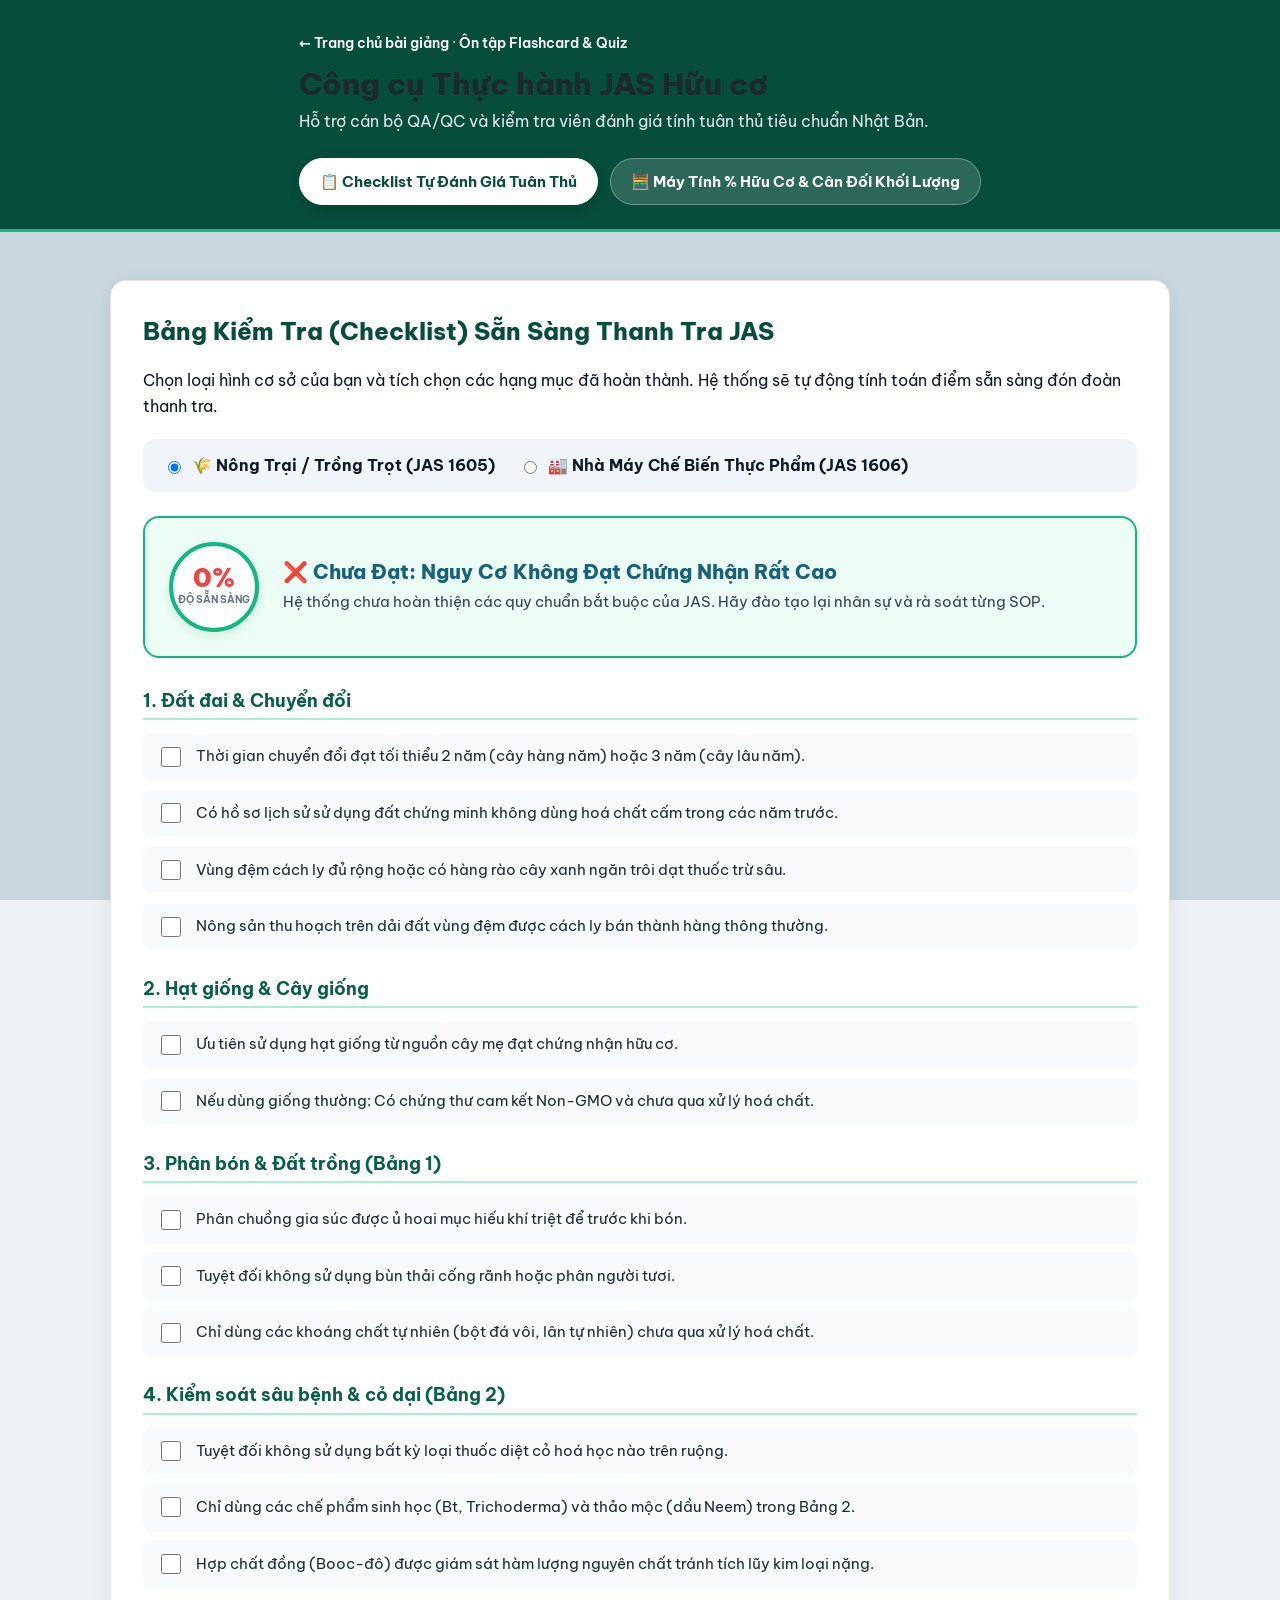
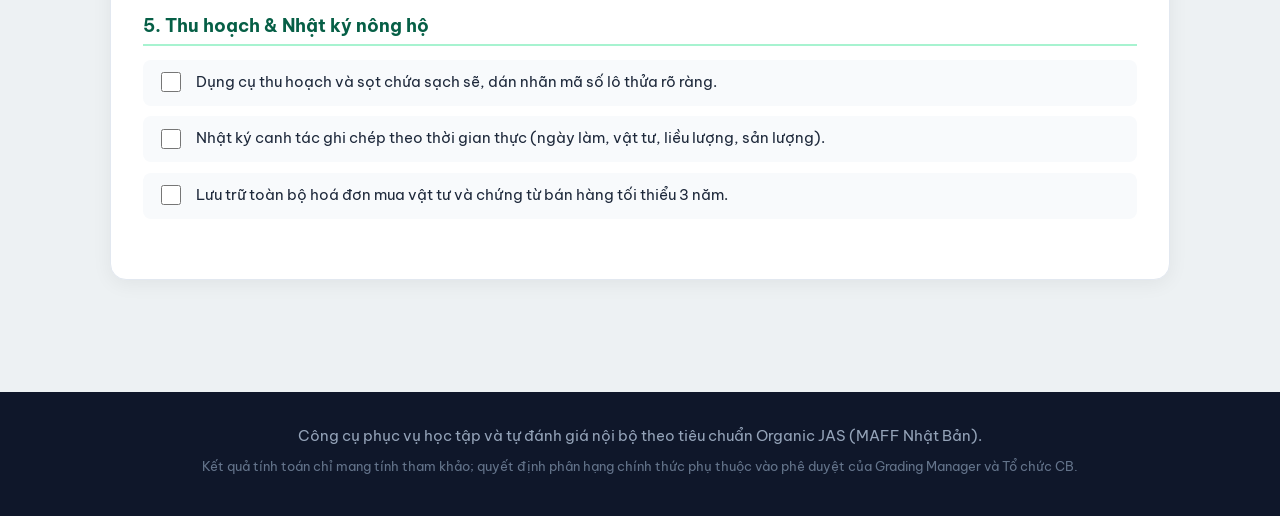
==== cong-cu.html @ 2196215a "Khởi tạo khoá học Tiêu chuẩn JAS Hữu cơ Nhật Bản (8 module, flashcard, quiz, checklist & máy tính)" ====
<!doctype html>
<html lang="vi">
<head>
<meta charset="utf-8">
<meta name="viewport" content="width=device-width, initial-scale=1">
<title>Công cụ thực hành JAS Hữu cơ</title>
<meta name="description" content="Checklist tự đánh giá tuân thủ và Máy tính tỷ lệ % hữu cơ & cân đối khối lượng theo chuẩn JAS.">
<link rel="icon" type="image/png" sizes="32x32" href="icons/favicon-32.png">
<link rel="icon" type="image/png" sizes="48x48" href="icons/favicon-48.png">
<link rel="apple-touch-icon" href="icons/apple-touch-icon.png">
<link rel="manifest" href="manifest.webmanifest">
<meta name="theme-color" content="#064e3b">
<meta name="mobile-web-app-capable" content="yes">
<meta name="apple-mobile-web-app-capable" content="yes">
<meta name="apple-mobile-web-app-title" content="JAS Organic">
<meta name="apple-mobile-web-app-status-bar-style" content="default">
<link rel="preconnect" href="https://fonts.googleapis.com">
<link rel="preconnect" href="https://fonts.gstatic.com" crossorigin>
<link href="https://fonts.googleapis.com/css2?family=Be+Vietnam+Pro:ital,wght@0,400;0,600;0,700;0,800;1,400&display=swap" rel="stylesheet">
<link rel="stylesheet" href="slides/deck.css">
<link rel="stylesheet" href="study/study.css">
<link rel="stylesheet" href="study/tools.css">
</head>
<body class="tool-page">
<header class="tool-hd">
  <div class="wrap">
    <div class="crumb"><a href="index.html">← Trang chủ bài giảng</a> · <a href="on-tap.html">Ôn tập Flashcard & Quiz</a></div>
    <h1>Công cụ Thực hành JAS Hữu cơ</h1>
    <p class="sub">Hỗ trợ cán bộ QA/QC và kiểm tra viên đánh giá tính tuân thủ tiêu chuẩn Nhật Bản.</p>
    <div class="tabs" role="tablist">
      <button type="button" role="tab" class="tab active" data-tab="checklist">📋 Checklist Tự Đánh Giá Tuân Thủ</button>
      <button type="button" role="tab" class="tab" data-tab="calc">🧮 Máy Tính % Hữu Cơ & Cân Đối Khối Lượng</button>
    </div>
  </div>
</header>

<main class="tool-body wrap">
  <!-- TAB 1: CHECKLIST TỰ ĐÁNH GIÁ -->
  <section id="pane-checklist" class="tab-pane active">
    <div class="tool-card">
      <div class="tool-intro">
        <h2>Bảng Kiểm Tra (Checklist) Sẵn Sàng Thanh Tra JAS</h2>
        <p>Chọn loại hình cơ sở của bạn và tích chọn các hạng mục đã hoàn thành. Hệ thống sẽ tự động tính toán điểm sẵn sàng đón đoàn thanh tra.</p>
        <div class="type-selector">
          <label><input type="radio" name="facility_type" value="farm" checked> 🌾 Nông Trại / Trồng Trọt (JAS 1605)</label>
          <label><input type="radio" name="facility_type" value="factory"> 🏭 Nhà Máy Chế Biến Thực Phẩm (JAS 1606)</label>
        </div>
      </div>

      <div class="score-box" id="checklist-score-box">
        <div class="score-circle">
          <span class="score-val" id="score-val">0%</span>
          <span class="score-lbl">Độ sẵn sàng</span>
        </div>
        <div class="score-desc">
          <h3 id="score-status">Chưa đánh giá</h3>
          <p id="score-advice">Hãy tích chọn các tiêu chí thực tế đã thực hiện tại cơ sở của bạn bên dưới.</p>
        </div>
      </div>

      <div id="checklist-items" class="checklist-group">
        <!-- Generated dynamically via tools.js -->
      </div>
    </div>
  </section>

  <!-- TAB 2: MÁY TÍNH TỶ LỆ HỮU CƠ & MASS BALANCE -->
  <section id="pane-calc" class="tab-pane">
    <div class="cols">
      <!-- Calculator 1: % Thành phần hữu cơ -->
      <div class="tool-card">
        <h2>1. Tính Tỷ Lệ Thành Phần Hữu Cơ (%)</h2>
        <p class="muted">Xác định sản phẩm có đủ điều kiện dán biểu trưng Dấu JAS Hữu cơ (≥ 95%) theo JAS 1606 hay không.</p>
        <div class="form-grid">
          <label>Khối lượng thành phần hữu cơ (kg hoặc g):
            <input type="number" id="inp-org" value="95" min="0" step="0.1">
          </label>
          <label>Khối lượng thành phần phi hữu cơ (kg hoặc g):
            <input type="number" id="inp-non" value="5" min="0" step="0.1">
          </label>
          <label>Khối lượng nước sạch bổ sung (kg hoặc g):
            <input type="number" id="inp-water" value="20" min="0" step="0.1" title="Nước được loại trừ khi tính %">
          </label>
          <label>Khối lượng muối ăn bổ sung (kg hoặc g):
            <input type="number" id="inp-salt" value="2" min="0" step="0.1" title="Muối được loại trừ khi tính %">
          </label>
        </div>
        <div class="calc-res" id="res-organic">
          <!-- Result rendered dynamically -->
        </div>
      </div>

      <!-- Calculator 2: Cân đối khối lượng Mass Balance -->
      <div class="tool-card">
        <h2>2. Kiểm Toán Cân Đối Khối Lượng (Mass Balance)</h2>
        <p class="muted">Đối chiếu lượng nguyên liệu nhập và sản lượng hộp thành phẩm xuất xưởng để phát hiện sai lệch.</p>
        <div class="form-grid">
          <label>Khối lượng nguyên liệu nhập (kg):
            <input type="number" id="mb-input" value="10000" min="0" step="1">
          </label>
          <label>Tỷ lệ sấy / chế biến (VD: 4:1 thì nhập 4):
            <input type="number" id="mb-ratio" value="4" min="1" step="0.1">
          </label>
          <label>Định mức hao hụt bao gói BOM (%):
            <input type="number" id="mb-loss" value="2" min="0" max="100" step="0.1">
          </label>
          <label>Khối lượng một hộp đóng gói (g):
            <input type="number" id="mb-pack" value="50" min="1" step="1">
          </label>
          <label>Số hộp thực tế xuất xưởng (hộp):
            <input type="number" id="mb-actual" value="49000" min="0" step="1">
          </label>
        </div>
        <div class="calc-res" id="res-massbalance">
          <!-- Result rendered dynamically -->
        </div>
      </div>
    </div>
  </section>
</main>

<footer class="tool-ft">
  <div class="wrap">
    <p>Công cụ phục vụ học tập và tự đánh giá nội bộ theo tiêu chuẩn Organic JAS (MAFF Nhật Bản).</p>
    <p class="small">Kết quả tính toán chỉ mang tính tham khảo; quyết định phân hạng chính thức phụ thuộc vào phê duyệt của Grading Manager và Tổ chức CB.</p>
  </div>
</footer>

<script src="study/tools.js"></script>
<script src="pwa.js"></script>
</body>
</html>
---- slides/deck.css ----
/* Training Doc — slide deck dùng chung cho các module JAS Organic */
:root {
  --bg: #e8edf0;
  --paper: #fbfcfc;
  --ink: #1c2a30;
  --ink-2: #43535b;
  --muted: #72828a;
  --line: #d8dfe2;
  --brand: #17627a;
  --brand-2: #2a8aa6;
  --brand-soft: #e1eff3;
  --warn: #b5651d;
  --warn-soft: #fbeee0;
  --bad: #b3362b;
  --bad-soft: #f9e4e1;
  --ok: #2e7d32;
  --fs: 1;
  --font: "Be Vietnam Pro", "Segoe UI", system-ui, -apple-system, sans-serif;
}
@media (prefers-color-scheme: dark) {
  :root:not([data-theme="light"]) {
    --bg: #101518; --paper: #182024; --ink: #e4ebee; --ink-2: #b8c4ca; --muted: #8a979e;
    --line: #2c373c; --brand: #62bfd8; --brand-2: #8ad3e6; --brand-soft: #1b3038;
    --warn: #e0a060; --warn-soft: #3a2c1c; --bad: #ef7d72; --bad-soft: #3a2220; --ok: #7bc47f;
  }
}
:root[data-theme="dark"] {
  --bg: #101518; --paper: #182024; --ink: #e4ebee; --ink-2: #b8c4ca; --muted: #8a979e;
  --line: #2c373c; --brand: #62bfd8; --brand-2: #8ad3e6; --brand-soft: #1b3038;
  --warn: #e0a060; --warn-soft: #3a2c1c; --bad: #ef7d72; --bad-soft: #3a2220; --ok: #7bc47f;
}

* { box-sizing: border-box; }
html, body { margin: 0; height: 100%; background: var(--bg); color: var(--ink); font-family: var(--font); }
body { overflow: hidden; }

/* ── Stage: canvas 1280×720 được scale cho vừa khung ── */
.stage { position: fixed; inset: 0 0 52px 0; overflow: hidden; }
.deck { width: 1280px; height: 720px; position: absolute; left: 50%; top: 50%; transform: translate(-50%, -50%); transform-origin: center center; }
.slide {
  position: absolute; inset: 0; display: none; flex-direction: column;
  background: var(--paper); border-radius: 14px; padding: 48px 72px 56px;
  box-shadow: 0 10px 40px rgba(0,0,0,.08); overflow: hidden;
  font-size: calc(25px * var(--fs)); line-height: 1.45;
}
.slide.active { display: flex; }
.slide .say { display: none; }
.slide::before {
  content: attr(data-module); position: absolute; top: 18px; left: 72px;
  font-size: 13px; letter-spacing: .08em; text-transform: uppercase; color: var(--muted);
}
.slide::after {
  content: ""; position: absolute; left: 0; top: 0; bottom: 0; width: 8px; background: var(--brand);
  border-radius: 14px 0 0 14px;
}
.slide .num { position: absolute; right: 28px; bottom: 18px; font-size: 13px; color: var(--muted); font-variant-numeric: tabular-nums; }

h1, h2, h3 { margin: 0; color: var(--ink); line-height: 1.2; text-wrap: balance; }
h2 { font-size: calc(40px * var(--fs)); margin-bottom: calc(22px * var(--fs)); padding-top: 4px; }
h3 { font-size: calc(26px * var(--fs)); margin-bottom: 8px; color: var(--brand); }
p { margin: 0 0 .6em; }
i, .en { color: var(--ink-2); font-style: italic; }
b, strong { color: var(--ink); }
.muted { color: var(--muted); }
.small { font-size: .82em; }

ul, ol { margin: 0; padding-left: 1.2em; }
li { margin: .28em 0; }
li::marker { color: var(--brand); }
ul ul { margin-top: .2em; font-size: .9em; }

.body { flex: 1; min-height: 0; display: flex; flex-direction: column; gap: calc(18px * var(--fs)); }
.cols { display: grid; grid-template-columns: 1fr 1fr; gap: 36px; align-items: start; }
.cols.c3 { grid-template-columns: repeat(3, 1fr); gap: 24px; }
.cols.w6040 { grid-template-columns: 1.5fr 1fr; }

/* ── Title slide ── */
.slide.title { justify-content: center; padding-left: 96px; background:
  linear-gradient(135deg, var(--brand-soft) 0%, var(--paper) 55%); }
.slide.title .eyebrow { font-size: 18px; letter-spacing: .12em; text-transform: uppercase; color: var(--brand); font-weight: 700; margin-bottom: 18px; }
.slide.title h1 { font-size: 60px; max-width: 980px; margin-bottom: 20px; }
.slide.title .sub { font-size: 26px; color: var(--ink-2); max-width: 900px; }
.slide.title .meta { margin-top: 36px; display: flex; gap: 12px; flex-wrap: wrap; }
.chip { display: inline-block; padding: 6px 14px; border-radius: 999px; background: var(--brand-soft); color: var(--brand); font-size: 16px; font-weight: 600; }

/* ── Cards ── */
.cards { display: grid; grid-template-columns: repeat(var(--n, 3), 1fr); gap: 16px; }
.card { background: var(--brand-soft); border-radius: 12px; padding: 16px 20px; }
.card h3 { font-size: 1em; margin-bottom: 4px; }
.card p { margin: 0; font-size: .86em; color: var(--ink-2); }
.card .big { font-size: 1.9em; font-weight: 800; color: var(--brand); line-height: 1.1; }
.card.warn { background: var(--warn-soft); } .card.warn h3, .card.warn .big { color: var(--warn); }
.card.bad { background: var(--bad-soft); } .card.bad h3, .card.bad .big { color: var(--bad); }
.card.plain { background: transparent; border: 1.5px solid var(--line); }

/* ── Callout ── */
.callout { border-left: 6px solid var(--brand); background: var(--brand-soft); padding: 16px 22px; border-radius: 0 12px 12px 0; font-size: 1.02em; }
.callout.warn { border-color: var(--warn); background: var(--warn-soft); }
.callout.bad { border-color: var(--bad); background: var(--bad-soft); }
.statement { flex: 1; display: grid; place-items: center; text-align: center; font-size: 2.1em; font-weight: 800; color: var(--brand); line-height: 1.25; }
.statement small { display: block; font-size: .42em; font-weight: 400; color: var(--ink-2); margin-top: 18px; }

/* ── Table ── */
table.tbl { border-collapse: collapse; width: 100%; font-size: .8em; }
.tbl th, .tbl td { border-bottom: 1px solid var(--line); padding: 8px 12px; text-align: left; vertical-align: top; }
.tbl th { background: var(--brand-soft); color: var(--brand); font-weight: 700; }
.tbl td.c, .tbl th.c { text-align: center; }
.tbl tr:last-child td { border-bottom: none; }

/* ── Flow / steps ── */
.flow { display: grid; grid-template-columns: repeat(var(--n, 4), 1fr); gap: 12px; counter-reset: step; }
.flow > div { position: relative; background: var(--brand-soft); border-radius: 12px; padding: 14px 16px 14px; font-size: .82em; }
.flow > div::before { counter-increment: step; content: counter(step); display: grid; place-items: center; width: 34px; height: 34px; border-radius: 50%; background: var(--brand); color: #fff; font-weight: 800; margin-bottom: 8px; }
.flow > div b { display: block; color: var(--brand); margin-bottom: 4px; }

/* ── Formula ── */
.formula { display: flex; align-items: center; justify-content: center; gap: 18px; flex-wrap: wrap; font-size: 1.15em; font-weight: 700; padding: 18px; border: 2px dashed var(--brand); border-radius: 14px; }
.formula span { background: var(--brand-soft); padding: 8px 16px; border-radius: 10px; }
.formula em { font-style: normal; color: var(--muted); }

/* ── Biểu đồ SVG ── */
.chart { display: block; width: 100%; height: auto; max-height: 400px; font-family: var(--font); }
.slide code { font-family: Consolas, "Cascadia Mono", monospace; font-size: .86em; background: var(--brand-soft); padding: 1px 6px; border-radius: 6px; }
.slide sub { font-size: .68em; line-height: 0; }
.formula span { white-space: nowrap; }
.flow[style*="--n:5"] > div { padding: 12px; }

/* ── Navigation bar ── */
.nav { position: fixed; left: 0; right: 0; bottom: 0; height: 52px; display: flex; align-items: center; gap: 10px; padding: 0 14px; background: var(--paper); border-top: 1px solid var(--line); font-size: 14px; color: var(--ink-2); }
.nav button { font: inherit; border: 1px solid var(--line); background: var(--paper); color: var(--ink); border-radius: 8px; padding: 6px 12px; cursor: pointer; min-height: 34px; }
.nav button:hover { border-color: var(--brand); color: var(--brand); }
.nav button:disabled { opacity: .4; cursor: default; }
.nav .count { min-width: 64px; text-align: center; font-variant-numeric: tabular-nums; }
.nav .grp { display: flex; align-items: center; gap: 6px; }
.nav .grp.audio { flex: 1; min-width: 0; padding-left: 10px; border-left: 1px solid var(--line); }
.nav .grp.end { margin-left: auto; }
.nav button.primary { background: var(--brand); border-color: var(--brand); color: #fff; min-width: 112px; }
.nav button.primary:hover { color: #fff; filter: brightness(1.08); }
.nav button[aria-pressed="true"] { background: var(--brand-soft); border-color: var(--brand); }
.nav label { display: flex; align-items: center; gap: 4px; white-space: nowrap; font-size: 13px; }
.nav select { font: inherit; font-size: 13px; padding: 4px 6px; border: 1px solid var(--line); border-radius: 8px; background: var(--paper); color: var(--ink); }
.nav input[type="checkbox"] { accent-color: var(--brand); margin: 0; }
.nav .status { flex: 1; min-width: 0; overflow: hidden; text-overflow: ellipsis; white-space: nowrap; font-size: 12px; color: var(--muted); }
.nav .tts-track { position: absolute; left: 0; right: 0; top: -1px; height: 2px; background: transparent; }
.nav .tts-track i { display: block; height: 100%; width: 0; background: var(--warn); transition: width .3s; }
.progress { position: fixed; left: 0; bottom: 52px; height: 3px; background: var(--brand); transition: width .2s; }
.say-box { position: absolute; left: 50%; bottom: 12px; transform: translateX(-50%); width: min(920px, calc(100% - 24px)); max-height: 34%; overflow: auto; background: var(--paper); color: var(--ink-2); border: 1px solid var(--line); border-left: 4px solid var(--warn); border-radius: 10px; padding: 12px 16px; font-size: 14px; line-height: 1.55; box-shadow: 0 8px 30px rgba(0,0,0,.12); z-index: 3; }
.tts-note { position: fixed; right: 14px; bottom: 56px; font-size: 10px; color: var(--muted); opacity: .8; pointer-events: none; }
#exitRead { position: fixed; right: 14px; bottom: 14px; z-index: 5; padding: 8px 14px; border-radius: 8px; border: 1px solid var(--line); background: var(--paper); color: var(--ink); font: inherit; cursor: pointer; }
@media (max-width: 1000px) { .nav label:first-of-type { display: none; } .nav .status { display: none; } }
@media (max-width: 760px) { .nav [data-tts="replay"], .nav [data-go="first"], .nav [data-tts="text"] { display: none; } .nav label { display: none; } }

/* ── Reading mode (màn hình hẹp): xếp slide thành trang cuộn ── */
body.reading { overflow: auto; }
body.reading .stage { position: static; display: block; padding: 12px; overflow: visible; }
body.reading .deck { position: static; width: auto; height: auto; transform: none !important; }
body.reading .slide { position: relative; display: flex; margin-bottom: 14px; padding: 40px 20px 32px 26px; font-size: 16px; border-radius: 12px; }
body.reading .slide::before { left: 26px; top: 14px; font-size: 11px; }
body.reading h2 { font-size: 22px; }
body.reading .slide.title h1 { font-size: 28px; }
body.reading .slide.title .sub { font-size: 17px; }
body.reading .cols, body.reading .cols.c3, body.reading .cols.w6040 { grid-template-columns: 1fr; gap: 14px; }
body.reading .cards { grid-template-columns: 1fr 1fr; }
body.reading .flow { grid-template-columns: 1fr 1fr; }
body.reading .statement { font-size: 22px; padding: 16px 0; }
body.reading .progress, body.reading .say-box { display: none; }
body.reading table.tbl { font-size: 13px; display: block; overflow-x: auto; }

@media print {
  body { overflow: visible; background: #fff; }
  .nav, .progress, .tts-note, .say-box, #exitRead { display: none !important; }
  .stage { position: static; display: block; }
  .deck { position: static; transform: none !important; height: auto; }
  .slide { position: relative; display: flex; page-break-after: always; box-shadow: none; margin: 0 auto 0; }
}

/* ── Màu theo module: mỗi module một màu chủ đạo, tương phản cao ── */
:root { --on-brand: #fff; --h1: #2563eb; --h2: #db2777; --h3: #0d9488; --h4: #d97706; --h5: #7c3aed; --h6: #16a34a; --warn: #c2410c; --bad: #be123c; }
body.m1 { --brand: #4f46e5; --hero: #3730a3; } body.m2 { --brand: #be123c; --hero: #9f1239; } body.m3 { --brand: #0f766e; --hero: #115e59; } body.m4 { --brand: #c2410c; --hero: #9a3412; }
body.m5 { --brand: #7c3aed; --hero: #5b21b6; } body.m6 { --brand: #0369a1; --hero: #075985; } body.m7 { --brand: #15803d; --hero: #166534; } body.m8 { --brand: #a21caf; --hero: #86198f; }
body { --brand-soft: color-mix(in srgb, var(--brand) 13%, var(--paper)); --bg: color-mix(in srgb, var(--brand) 16%, #e8edf0); }
:root[data-theme="dark"] { --on-brand: #0b1418; --h1: #93c5fd; --h2: #f9a8d4; --h3: #5eead4; --h4: #fcd34d; --h5: #c4b5fd; --h6: #86efac; --warn: #fdba74; --bad: #fda4af; }
:root[data-theme="dark"] body.m1 { --brand: #a5b4fc; } :root[data-theme="dark"] body.m2 { --brand: #fda4af; } :root[data-theme="dark"] body.m3 { --brand: #5eead4; } :root[data-theme="dark"] body.m4 { --brand: #fdba74; }
:root[data-theme="dark"] body.m5 { --brand: #c4b5fd; } :root[data-theme="dark"] body.m6 { --brand: #7dd3fc; } :root[data-theme="dark"] body.m7 { --brand: #86efac; } :root[data-theme="dark"] body.m8 { --brand: #f0abfc; }
:root[data-theme="dark"] body { --bg: #0d1316; }
@media (prefers-color-scheme: dark) {
  :root:not([data-theme="light"]) { --on-brand: #0b1418; --h1: #93c5fd; --h2: #f9a8d4; --h3: #5eead4; --h4: #fcd34d; --h5: #c4b5fd; --h6: #86efac; --warn: #fdba74; --bad: #fda4af; }
  :root:not([data-theme="light"]) body.m1 { --brand: #a5b4fc; } :root:not([data-theme="light"]) body.m2 { --brand: #fda4af; } :root:not([data-theme="light"]) body.m3 { --brand: #5eead4; } :root:not([data-theme="light"]) body.m4 { --brand: #fdba74; }
  :root:not([data-theme="light"]) body.m5 { --brand: #c4b5fd; } :root:not([data-theme="light"]) body.m6 { --brand: #7dd3fc; } :root:not([data-theme="light"]) body.m7 { --brand: #86efac; } :root:not([data-theme="light"]) body.m8 { --brand: #f0abfc; }
  :root:not([data-theme="light"]) body { --bg: #0d1316; }
}
.slide::after { display: none; }
.slide { box-shadow: 0 14px 44px rgba(0,0,0,.14); }
h2 { color: var(--brand); font-weight: 800; }
h3 { color: var(--brand); }

/* Bìa module: nền tối, chữ sáng, hình lớn */
.slide.title { background: linear-gradient(115deg, #0f172a 0%, var(--hero) 62%, color-mix(in srgb, var(--hero) 60%, #facc15) 130%); padding-right: 500px; padding-left: 72px; }
.slide.title::before { color: #cbd5e1; }
.slide.title .eyebrow { color: #fde68a; }
.slide.title h1, .slide.title h1 .en { color: #fff; }
.slide.title h1 { font-size: 50px; }
.slide.title h1 .en { color: #fde68a; }
.slide.title .sub { color: #e2e8f0; font-size: 23px; }
.slide.title .chip { background: #facc15; color: #0f172a; }
.slide.title .num { color: #cbd5e1; }
.hero-art { position: absolute; right: 56px; top: 50%; transform: translateY(-50%); width: 400px; height: 400px; border-radius: 50%; background: #fff; display: grid; place-items: center; box-shadow: 0 0 0 16px rgba(250,204,21,.35), 0 0 0 36px rgba(255,255,255,.1); }
.hero-art img { width: 290px; height: 290px; }

/* Hình minh hoạ */
.slide.has-art { --art: 104px; }
.slide.has-art h2 { padding-right: 130px; min-height: 76px; }
.corner-art { position: absolute; right: 40px; top: 28px; width: var(--art); height: var(--art); padding: 12px; border-radius: 50%; background: var(--brand-soft); box-shadow: 0 0 0 4px color-mix(in srgb, var(--brand) 35%, transparent); }
.body.side { flex-direction: row; align-items: center; gap: 36px; }
.side-text { flex: 1; min-width: 0; display: flex; flex-direction: column; gap: calc(16px * var(--fs)); }
.side-art { flex: 0 0 270px; height: 270px; border-radius: 50%; background: var(--brand-soft); display: grid; place-items: center; box-shadow: 0 0 0 8px color-mix(in srgb, var(--brand) 25%, transparent); }
.side-art img { width: 200px; height: 200px; }

/* Thẻ, bước: bảng màu xoay vòng */
.cards > :nth-child(6n+1), .flow > :nth-child(6n+1) { --a: var(--h1); } .cards > :nth-child(6n+2), .flow > :nth-child(6n+2) { --a: var(--h2); }
.cards > :nth-child(6n+3), .flow > :nth-child(6n+3) { --a: var(--h3); } .cards > :nth-child(6n+4), .flow > :nth-child(6n+4) { --a: var(--h4); }
.cards > :nth-child(6n+5), .flow > :nth-child(6n+5) { --a: var(--h5); } .cards > :nth-child(6n+6), .flow > :nth-child(6n+6) { --a: var(--h6); }
.card { --a: var(--brand); }
.card, .flow > div { background: color-mix(in srgb, var(--a) 14%, var(--paper)); border: 2px solid color-mix(in srgb, var(--a) 55%, var(--paper)); }
.card h3, .flow > div b { color: color-mix(in srgb, var(--a) 80%, var(--ink)); }
.cards > .card.warn, .card.warn { --a: var(--warn); } .cards > .card.bad, .card.bad { --a: var(--bad); }
.card.warn, .card.bad { background: color-mix(in srgb, var(--a) 14%, var(--paper)); }
.card.warn h3, .card.bad h3 { color: color-mix(in srgb, var(--a) 80%, var(--ink)); }
.flow > div::before { background: var(--a); color: var(--on-brand); }

/* Khối nhấn: nền đặc, chữ tương phản */
.callout, .callout.warn, .callout.bad { border-left: 0; border-radius: 12px; color: var(--on-brand); font-weight: 600; font-size: .95em; }
.callout { background: var(--brand); } .callout.warn { background: var(--warn); } .callout.bad { background: var(--bad); }
.callout b, .callout i, .callout .en { color: inherit; } .callout b { font-weight: 800; }
.callout code { background: rgba(255,255,255,.2); color: inherit; }
.statement span { display: block; }
.formula { border: 0; background: var(--brand-soft); } .formula span { background: var(--brand); color: var(--on-brand); }
.tbl th { background: var(--brand); color: var(--on-brand); }
.tbl tr:nth-child(odd) td { background: color-mix(in srgb, var(--brand) 6%, var(--paper)); }
li::marker { color: var(--brand); font-size: 1.1em; }
.nav button.primary, .nav button.primary:hover { color: var(--on-brand); }

body.reading .slide.title { padding: 40px 20px 32px 26px; }
body.reading .slide.title h1 { font-size: 26px; }
body.reading .slide.title .sub { font-size: 16px; }
body.reading .hero-art { position: static; transform: none; width: 150px; height: 150px; margin-bottom: 14px; box-shadow: 0 0 0 8px rgba(250,204,21,.35); }
body.reading .hero-art img { width: 110px; height: 110px; }
body.reading .corner-art { position: static; width: 72px; height: 72px; padding: 8px; margin-bottom: 8px; }
body.reading .slide.has-art h2 { padding-right: 0; min-height: 0; }
body.reading .body.side { flex-direction: column; align-items: stretch; }
body.reading .side-art { flex: 0 0 150px; width: 150px; height: 150px; margin: 8px auto 0; }
body.reading .side-art img { width: 110px; height: 110px; }
body.reading .chart { max-height: none; }

/* Thanh thuyết minh ở dạng cuộn: dòng trạng thái ở trên, nút ở dưới */
body.reading .nav { height: auto; padding: 22px 8px calc(8px + env(safe-area-inset-bottom)); gap: 6px; justify-content: center; }
body.reading .nav .grp.audio { flex: none; padding-left: 0; border-left: 0; }
body.reading .nav .grp.end, body.reading .nav .lbl { display: none; }
body.reading .nav label:first-of-type { display: flex; }
body.reading .nav label:last-of-type { display: none; }
body.reading .nav button { padding: 6px 10px; min-height: 40px; }
body.reading .nav button.primary { min-width: 104px; }
body.reading .nav .count { min-width: 50px; }
/* Từ 16px trở lên iOS mới không tự phóng to khi chọn */
body.reading .nav select { font-size: 16px; padding: 4px 2px; min-height: 40px; }
body.reading .nav .status { display: block; position: absolute; left: 10px; right: 10px; top: 4px; font-size: 11px; line-height: 1.4; text-align: center; }
body.reading .tts-note { position: static; opacity: 1; padding: 0 12px calc(92px + env(safe-area-inset-bottom)); text-align: center; }
body.reading.tts-on .slide.active { outline: 2px solid var(--warn); outline-offset: 2px; }
body.reading #exitRead { bottom: 84px; }
body.reading .nav [data-go="prev"], body.reading .nav [data-go="next"] { padding: 6px 14px; }
/* Điện thoại đã có phím âm lượng, nên nhường chỗ cho các nút khác */
@media (max-width: 430px) { body.reading .nav [data-tts="mute"] { display: none; } }
@media (max-width: 370px) { body.reading .nav [data-tts="stop"] { display: none; } }
@media (max-width: 340px) { body.reading .nav .count { min-width: 44px; } body.reading .nav button.primary { min-width: 92px; } }
@media print { .slide { box-shadow: none; } }
---- study/study.css ----
:root {
  --bg: #edf1f3; --paper: #fbfcfc; --ink: #1c2a30; --ink-2: #43535b; --muted: #65747c; --line: #d8dfe2;
  --brand: #17627a; --good: #15803d; --good-soft: #e3f6e8; --bad: #be123c; --bad-soft: #fde8ec; --warn: #c2410c;
  --c: #4f46e5;
  --font: "Be Vietnam Pro", "Segoe UI", system-ui, sans-serif;
}
@media (prefers-color-scheme: dark) {
  :root:not([data-theme="light"]) {
    --bg: #101518; --paper: #182024; --ink: #e4ebee; --ink-2: #b8c4ca; --muted: #93a0a7; --line: #2c373c;
    --brand: #62bfd8; --good: #4ade80; --good-soft: #14321f; --bad: #fb7185; --bad-soft: #3a1720; --warn: #fb923c;
  }
}
:root[data-theme="dark"] {
  --bg: #101518; --paper: #182024; --ink: #e4ebee; --ink-2: #b8c4ca; --muted: #93a0a7; --line: #2c373c;
  --brand: #62bfd8; --good: #4ade80; --good-soft: #14321f; --bad: #fb7185; --bad-soft: #3a1720; --warn: #fb923c;
}
* { box-sizing: border-box; }
body { margin: 0; background: var(--bg); color: var(--ink); font-family: var(--font); line-height: 1.5; }
[hidden] { display: none !important; }
.wrap { max-width: 860px; margin: 0 auto; padding: 24px 16px 48px; }
header { display: flex; align-items: flex-end; justify-content: space-between; gap: 16px; flex-wrap: wrap; margin-bottom: 16px; }
.back { color: var(--brand); text-decoration: none; font-size: 14px; font-weight: 600; }
.back:hover { text-decoration: underline; }
h1 { margin: 4px 0 0; font-size: clamp(24px, 4vw, 34px); line-height: 1.15; }
.stats { display: flex; gap: 22px; }
.stats b { display: block; font-size: 22px; color: var(--c); font-variant-numeric: tabular-nums; }
.stats span { font-size: 12px; color: var(--muted); }

.bar { display: flex; gap: 10px; align-items: center; margin-bottom: 14px; }
.bar label { font-weight: 600; font-size: 14px; }
select, .btn { font: inherit; font-size: 14px; border: 1px solid var(--line); background: var(--paper); color: var(--ink); border-radius: 10px; padding: 9px 14px; min-height: 42px; }
select { flex: 1; min-width: 0; cursor: pointer; }
.btn { cursor: pointer; font-weight: 600; text-decoration: none; display: inline-flex; align-items: center; gap: 6px; transition: transform .12s, border-color .12s; }
.btn:hover { border-color: var(--c); }
.btn:active { transform: translateY(1px); }
.btn.primary { background: var(--c); border-color: var(--c); color: #fff; }
.btn.good { background: var(--good-soft); border-color: var(--good); color: var(--good); }
.btn.bad { background: var(--bad-soft); border-color: var(--bad); color: var(--bad); }
.btn.skip { border-color: var(--warn); color: var(--warn); }
.btn[aria-pressed="true"] { border-color: var(--c); box-shadow: inset 0 0 0 1px var(--c); }
:focus-visible { outline: 3px solid var(--c); outline-offset: 2px; }

.tabs { display: flex; gap: 4px; }
.tab { font: inherit; font-size: 15px; font-weight: 700; padding: 10px 20px; border: 1px solid var(--line); border-bottom: 0; border-radius: 12px 12px 0 0; background: transparent; color: var(--muted); cursor: pointer; }
.tab[aria-selected="true"] { background: var(--c); border-color: var(--c); color: #fff; }
.panel { background: var(--paper); border: 1px solid var(--line); border-radius: 0 14px 14px 14px; padding: 18px; }

.progress-line { display: flex; align-items: center; gap: 10px; font-size: 14px; color: var(--muted); font-variant-numeric: tabular-nums; }
.progress-line progress { flex: 1; height: 9px; accent-color: var(--c); }
.hint { text-align: center; font-size: 12px; color: var(--muted); margin: 10px 0; }
kbd { font: inherit; font-size: 11px; border: 1px solid var(--line); border-radius: 5px; padding: 0 5px; background: var(--bg); }

.scene { perspective: 1000px; margin-bottom: 16px; cursor: pointer; border-radius: 16px; }
.card-3d { display: grid; transform-style: preserve-3d; transition: transform .48s ease; }
.card-3d.flipped { transform: rotateY(180deg); }
.card-face { grid-area: 1 / 1; min-height: 270px; backface-visibility: hidden; -webkit-backface-visibility: hidden; border-radius: 16px; padding: 32px 28px; display: flex; flex-direction: column; justify-content: center; align-items: center; text-align: center; box-shadow: 0 6px 18px rgba(0,0,0,.12); }
.card-front { background: linear-gradient(135deg, var(--c), color-mix(in srgb, var(--c) 62%, #000)); color: #fff; }
.card-back { background: var(--paper); border: 2px solid var(--c); transform: rotateY(180deg); }
.card-word { font-size: clamp(22px, 4.5vw, 32px); font-weight: 800; line-height: 1.3; margin-bottom: 10px; }
.card-hint { font-size: 13px; opacity: .8; }
.card-meaning { font-size: clamp(18px, 3.4vw, 23px); font-weight: 600; line-height: 1.45; }
.card-status { font-size: 13px; color: var(--muted); margin-top: 10px; }
.controls { display: flex; gap: 10px; justify-content: center; flex-wrap: wrap; margin-top: 10px; }

.quiz-header { display: flex; justify-content: space-between; align-items: center; gap: 8px; flex-wrap: wrap; margin-bottom: 10px; font-size: 14px; color: var(--muted); font-variant-numeric: tabular-nums; }
.quiz-header b { color: var(--c); }
.meter { background: var(--line); border-radius: 99px; height: 10px; overflow: hidden; margin-bottom: 12px; }
.meter div { height: 100%; width: 0; background: var(--c); transition: width .4s; }
.quiz-question { border: 2px solid var(--c); border-radius: 14px; padding: 22px; text-align: center; font-size: clamp(17px, 3vw, 21px); font-weight: 700; min-height: 96px; margin-bottom: 12px; display: flex; align-items: center; justify-content: center; }
.quiz-options { display: grid; grid-template-columns: 1fr 1fr; gap: 12px; margin-bottom: 12px; }
.quiz-opt { font: inherit; font-size: 15px; display: flex; align-items: center; gap: 10px; text-align: left; background: var(--paper); color: var(--ink); border: 2px solid var(--line); border-radius: 14px; padding: 13px 14px; cursor: pointer; }
.quiz-opt:hover:not(:disabled) { border-color: var(--c); }
.quiz-opt:disabled { cursor: default; }
.quiz-opt.correct { background: var(--good-soft); border-color: var(--good); }
.quiz-opt.wrong { background: var(--bad-soft); border-color: var(--bad); }
.quiz-key { flex: none; display: grid; place-items: center; width: 28px; height: 28px; border-radius: 8px; background: var(--bg); color: var(--muted); font-size: 13px; font-weight: 700; }
.quiz-feedback { text-align: center; font-size: 15px; min-height: 24px; }
.quiz-feedback b { display: block; }
.quiz-feedback.ok b { color: var(--good); }
.quiz-feedback.no b { color: var(--bad); }
.quiz-result { text-align: center; padding: 26px 8px; }
.result-num { font-size: 52px; font-weight: 800; color: var(--c); font-variant-numeric: tabular-nums; }
.quiz-result p { color: var(--ink-2); margin: 4px 0 14px; }

.toast { position: fixed; bottom: 22px; left: 50%; transform: translateX(-50%); background: #24323a; color: #fff; padding: 9px 20px; border-radius: 99px; font-size: 14px; opacity: 0; pointer-events: none; transition: opacity .25s; }
.toast.show { opacity: 1; }

@media (max-width: 640px) {
  .bar label { display: none; }
  /* Từ 16px trở lên iOS mới không tự phóng to khi chọn */
  select { font-size: 16px; }
  .quiz-options { grid-template-columns: 1fr; }
  .card-face { min-height: 230px; padding: 24px 18px; }
  .panel { padding: 14px; }
  .hint { display: none; }
}
@media (prefers-reduced-motion: reduce) { .card-3d, .meter div { transition: none; } }
---- study/tools.css ----
/* Styling cho trang Công cụ thực hành JAS Organic */
.tool-page {
  background: var(--bg, #f8fafc);
  color: var(--text, #0f172a);
  font-family: 'Be Vietnam Pro', system-ui, sans-serif;
  margin: 0;
  padding: 0;
  line-height: 1.6;
}

.wrap {
  max-width: 1100px;
  margin: 0 auto;
  padding: 0 1.25rem;
}

.tool-hd {
  background: #064e3b;
  color: #ffffff;
  padding: 2rem 0 1.5rem;
  border-bottom: 3px solid #10b981;
}

.tool-hd .crumb {
  font-size: 0.88rem;
  margin-bottom: 0.75rem;
  color: #a7f3d0;
}

.tool-hd .crumb a {
  color: #ffffff;
  text-decoration: none;
  font-weight: 600;
}

.tool-hd .crumb a:hover {
  text-decoration: underline;
}

.tool-hd h1 {
  font-size: 1.85rem;
  font-weight: 800;
  margin: 0 0 0.5rem;
}

.tool-hd .sub {
  font-size: 1rem;
  color: #e2e8f0;
  margin: 0 0 1.5rem;
}

.tabs {
  display: flex;
  gap: 0.75rem;
  flex-wrap: wrap;
}

.tabs .tab {
  background: rgba(255, 255, 255, 0.15);
  color: #ffffff;
  border: 1px solid rgba(255, 255, 255, 0.3);
  padding: 0.65rem 1.25rem;
  border-radius: 999px;
  font-family: inherit;
  font-size: 0.95rem;
  font-weight: 700;
  cursor: pointer;
  transition: all 0.2s;
}

.tabs .tab:hover {
  background: rgba(255, 255, 255, 0.25);
}

.tabs .tab.active {
  background: #ffffff;
  color: #064e3b;
  border-color: #ffffff;
  box-shadow: 0 4px 12px rgba(0, 0, 0, 0.15);
}

.tab-pane {
  display: none;
  padding: 2rem 0;
}

.tab-pane.active {
  display: block;
}

.tool-card {
  background: #ffffff;
  border-radius: 16px;
  padding: 2rem;
  box-shadow: 0 4px 20px rgba(0, 0, 0, 0.06);
  border: 1px solid #e2e8f0;
  margin-bottom: 2rem;
}

:root[data-theme="dark"] .tool-card {
  background: #1e293b;
  border-color: #334155;
  color: #f1f5f9;
}

.tool-intro h2 {
  font-size: 1.5rem;
  font-weight: 800;
  margin-top: 0;
  color: #064e3b;
}

:root[data-theme="dark"] .tool-intro h2 {
  color: #34d399;
}

.type-selector {
  display: flex;
  gap: 1.5rem;
  margin: 1.25rem 0 1.5rem;
  background: #f1f5f9;
  padding: 0.85rem 1.25rem;
  border-radius: 12px;
}

:root[data-theme="dark"] .type-selector {
  background: #0f172a;
}

.type-selector label {
  font-weight: 700;
  cursor: pointer;
  display: flex;
  align-items: center;
  gap: 0.5rem;
}

.score-box {
  display: flex;
  align-items: center;
  gap: 1.5rem;
  background: #ecfdf5;
  border: 2px solid #10b981;
  padding: 1.5rem;
  border-radius: 16px;
  margin-bottom: 2rem;
}

:root[data-theme="dark"] .score-box {
  background: #064e3b;
  border-color: #34d399;
}

.score-circle {
  width: 90px;
  height: 90px;
  border-radius: 50%;
  background: #ffffff;
  border: 4px solid #10b981;
  display: flex;
  flex-direction: column;
  align-items: center;
  justify-content: center;
  flex-shrink: 0;
  box-shadow: 0 4px 10px rgba(0, 0, 0, 0.08);
}

:root[data-theme="dark"] .score-circle {
  background: #0f172a;
}

.score-val {
  font-size: 1.6rem;
  font-weight: 900;
  line-height: 1;
}

.score-lbl {
  font-size: 0.65rem;
  text-transform: uppercase;
  color: #64748b;
  font-weight: 700;
  margin-top: 2px;
}

.score-desc h3 {
  margin: 0 0 0.35rem;
  font-size: 1.25rem;
  font-weight: 800;
}

.score-desc p {
  margin: 0;
  font-size: 0.92rem;
  color: #334155;
}

:root[data-theme="dark"] .score-desc p {
  color: #cbd5e1;
}

.check-cat {
  margin-bottom: 1.75rem;
}

.check-cat h3 {
  font-size: 1.15rem;
  font-weight: 700;
  color: #065f46;
  border-bottom: 2px solid #a7f3d0;
  padding-bottom: 0.4rem;
  margin-bottom: 0.85rem;
}

:root[data-theme="dark"] .check-cat h3 {
  color: #6ee7b7;
  border-bottom-color: #047857;
}

.check-list {
  display: flex;
  flex-direction: column;
  gap: 0.65rem;
}

.check-item {
  display: flex;
  align-items: flex-start;
  gap: 0.75rem;
  padding: 0.65rem 0.85rem;
  border-radius: 8px;
  background: #f8fafc;
  cursor: pointer;
  transition: background 0.15s;
}

:root[data-theme="dark"] .check-item {
  background: #0f172a;
}

.check-item:hover {
  background: #f1f5f9;
}

:root[data-theme="dark"] .check-item:hover {
  background: #1e293b;
}

.check-item input[type="checkbox"] {
  width: 1.25rem;
  height: 1.25rem;
  margin-top: 0.15rem;
  accent-color: #059669;
  cursor: pointer;
  flex-shrink: 0;
}

.check-item span {
  font-size: 0.95rem;
  color: #1e293b;
}

:root[data-theme="dark"] .check-item span {
  color: #e2e8f0;
}

/* Form Grid */
.form-grid {
  display: grid;
  grid-template-columns: 1fr;
  gap: 1rem;
  margin: 1.5rem 0;
}

.form-grid label {
  font-size: 0.92rem;
  font-weight: 600;
  display: flex;
  flex-direction: column;
  gap: 0.4rem;
}

.form-grid input {
  padding: 0.75rem 1rem;
  font-size: 1.05rem;
  font-family: inherit;
  border: 1.5px solid #cbd5e1;
  border-radius: 8px;
  background: #ffffff;
  color: inherit;
}

:root[data-theme="dark"] .form-grid input {
  background: #0f172a;
  border-color: #475569;
}

.form-grid input:focus {
  outline: none;
  border-color: #059669;
  box-shadow: 0 0 0 3px rgba(5, 150, 105, 0.2);
}

.calc-box {
  background: #f8fafc;
  border: 1.5px solid #e2e8f0;
  border-radius: 12px;
  padding: 1.25rem;
  margin-top: 1rem;
}

:root[data-theme="dark"] .calc-box {
  background: #0f172a;
  border-color: #334155;
}

.calc-row {
  display: flex;
  justify-content: space-between;
  align-items: center;
  padding: 0.4rem 0;
  border-bottom: 1px dashed #e2e8f0;
  font-size: 0.95rem;
}

:root[data-theme="dark"] .calc-row {
  border-bottom-color: #334155;
}

.calc-row .big-val {
  font-size: 1.35rem;
  font-weight: 900;
  color: #059669;
}

.badge-status {
  padding: 0.85rem 1rem;
  border-radius: 8px;
  font-weight: 800;
  font-size: 0.95rem;
  margin: 1rem 0 0.5rem;
  text-align: center;
}

.badge-status.success {
  background: #d1fae5;
  color: #065f46;
  border: 1.5px solid #34d399;
}

.badge-status.warn {
  background: #fef3c7;
  color: #92400e;
  border: 1.5px solid #f59e0b;
}

.badge-status.danger {
  background: #fee2e2;
  color: #991b1b;
  border: 1.5px solid #ef4444;
}

.advice {
  font-size: 0.88rem;
  color: #475569;
  margin: 0;
  line-height: 1.5;
}

:root[data-theme="dark"] .advice {
  color: #94a3b8;
}

.tool-ft {
  background: #0f172a;
  color: #94a3b8;
  padding: 2rem 0;
  text-align: center;
  font-size: 0.92rem;
  margin-top: 3rem;
}

.tool-ft .small {
  font-size: 0.8rem;
  color: #64748b;
  margin-top: 0.5rem;
}

@media (max-width: 768px) {
  .score-box {
    flex-direction: column;
    text-align: center;
  }
  .type-selector {
    flex-direction: column;
    gap: 0.75rem;
  }
}
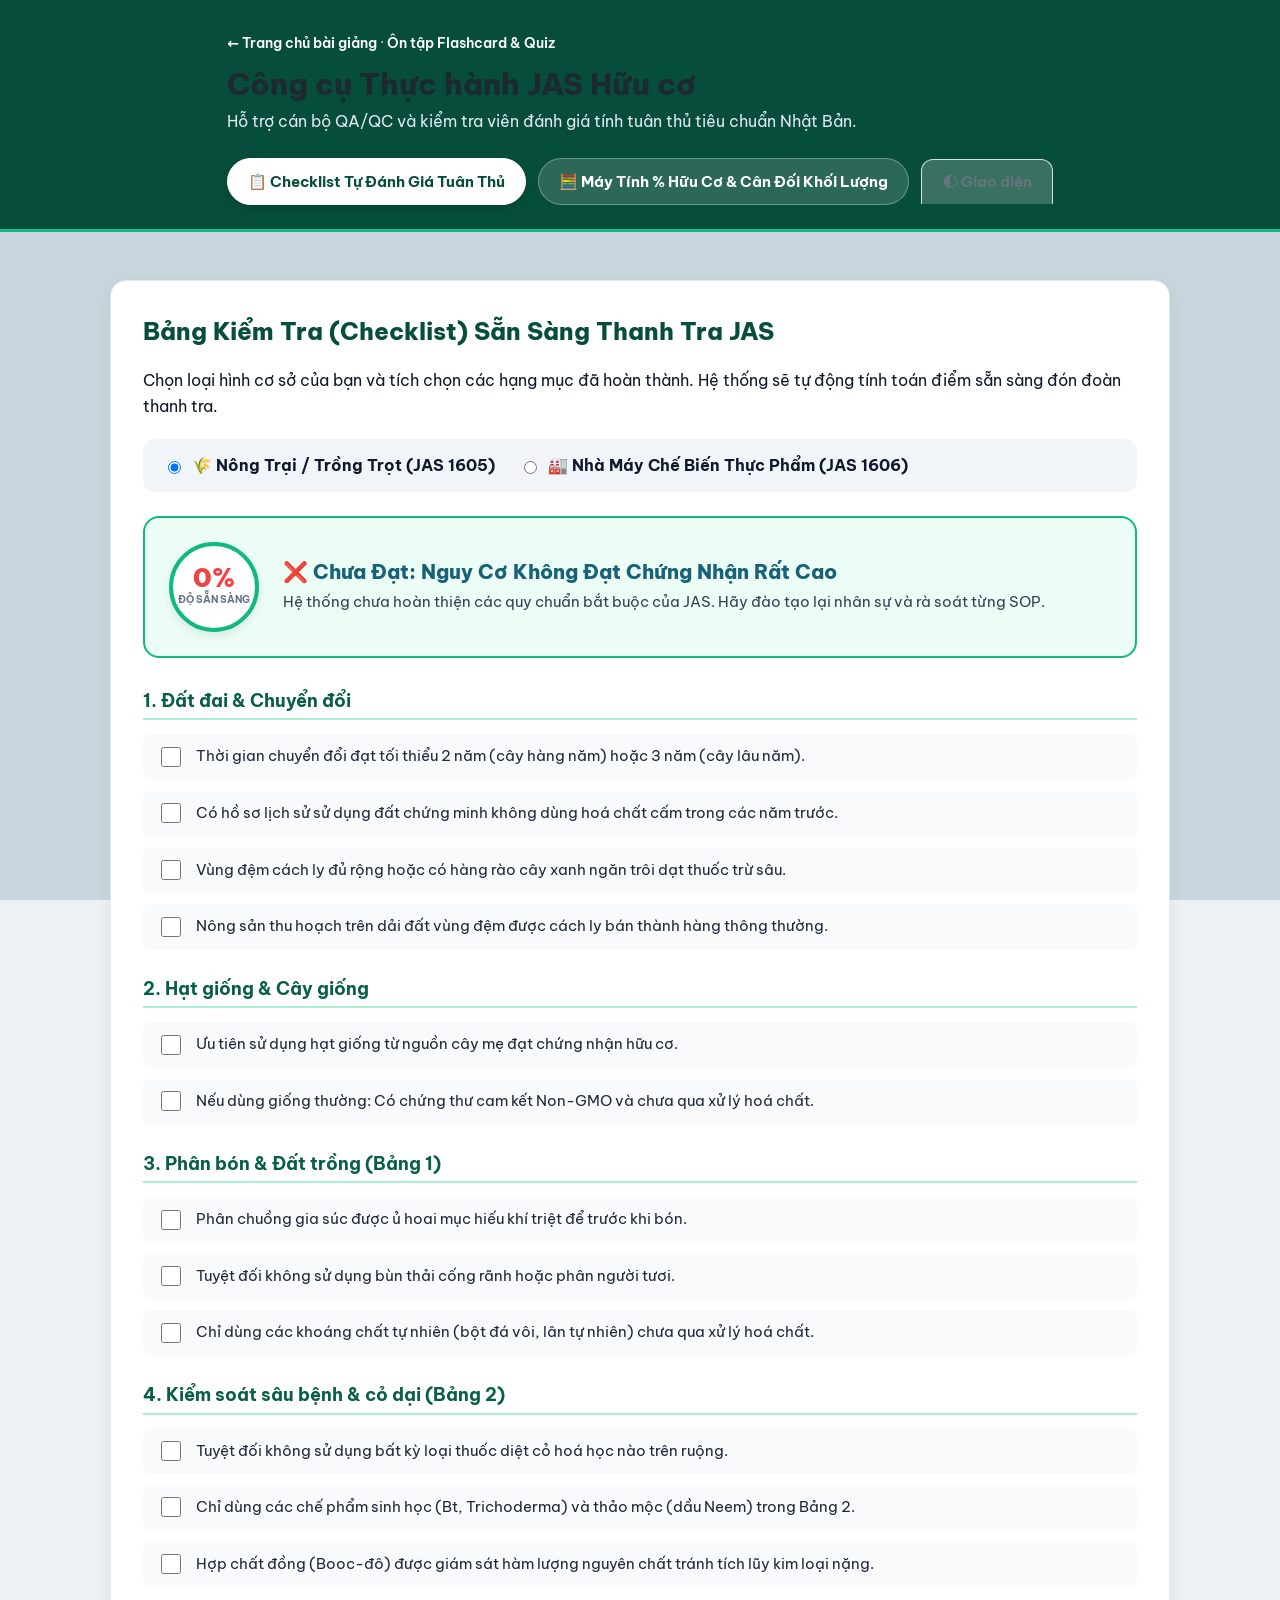
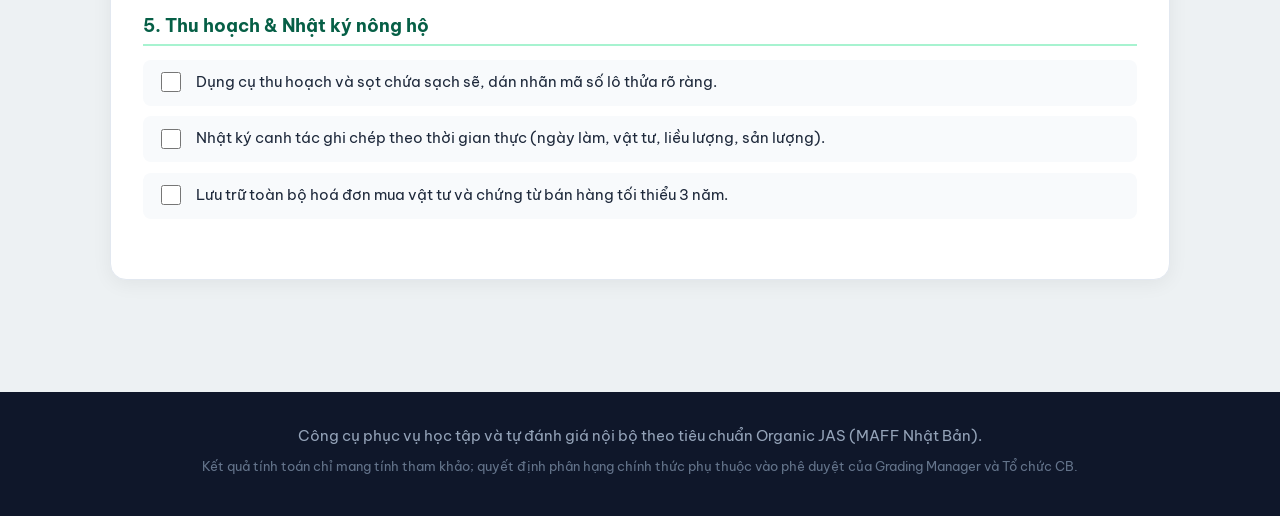
==== commit c485c2d9: "UI/UX Audit & Fix: Chuyển tiếp cuộn chuột từ iframe ra trang cha mượt mà; tối ưu responsive khung 16" ====
--- a/cong-cu.html
+++ b/cong-cu.html
@@ -27,9 +27,12 @@
     <div class="crumb"><a href="index.html">← Trang chủ bài giảng</a> · <a href="on-tap.html">Ôn tập Flashcard & Quiz</a></div>
     <h1>Công cụ Thực hành JAS Hữu cơ</h1>
     <p class="sub">Hỗ trợ cán bộ QA/QC và kiểm tra viên đánh giá tính tuân thủ tiêu chuẩn Nhật Bản.</p>
-    <div class="tabs" role="tablist">
-      <button type="button" role="tab" class="tab active" data-tab="checklist">📋 Checklist Tự Đánh Giá Tuân Thủ</button>
-      <button type="button" role="tab" class="tab" data-tab="calc">🧮 Máy Tính % Hữu Cơ & Cân Đối Khối Lượng</button>
+    <div style="display:flex; justify-content:space-between; align-items:center; flex-wrap:wrap; gap:12px;">
+      <div class="tabs" role="tablist">
+        <button type="button" role="tab" class="tab active" data-tab="checklist">📋 Checklist Tự Đánh Giá Tuân Thủ</button>
+        <button type="button" role="tab" class="tab" data-tab="calc">🧮 Máy Tính % Hữu Cơ & Cân Đối Khối Lượng</button>
+      </div>
+      <button type="button" id="themeBtn" class="tab" style="background:rgba(255,255,255,0.2); font-weight:700;" title="Đổi giao diện sáng/tối">🌓 Giao diện</button>
     </div>
   </div>
 </header>
@@ -126,6 +129,24 @@
   </div>
 </footer>
 
+<script>
+  function applyTheme(t) {
+    document.documentElement.setAttribute('data-theme', t);
+    try { localStorage.setItem('jas_theme', t); } catch (e) {}
+  }
+  var savedT = 'light';
+  try {
+    savedT = localStorage.getItem('jas_theme') || (window.matchMedia('(prefers-color-scheme: dark)').matches ? 'dark' : 'light');
+  } catch (e) {}
+  applyTheme(savedT);
+  var tBtn = document.getElementById('themeBtn');
+  if (tBtn) {
+    tBtn.addEventListener('click', function () {
+      var cur = document.documentElement.getAttribute('data-theme') || 'light';
+      applyTheme(cur === 'dark' ? 'light' : 'dark');
+    });
+  }
+</script>
 <script src="study/tools.js"></script>
 <script src="pwa.js"></script>
 </body>
